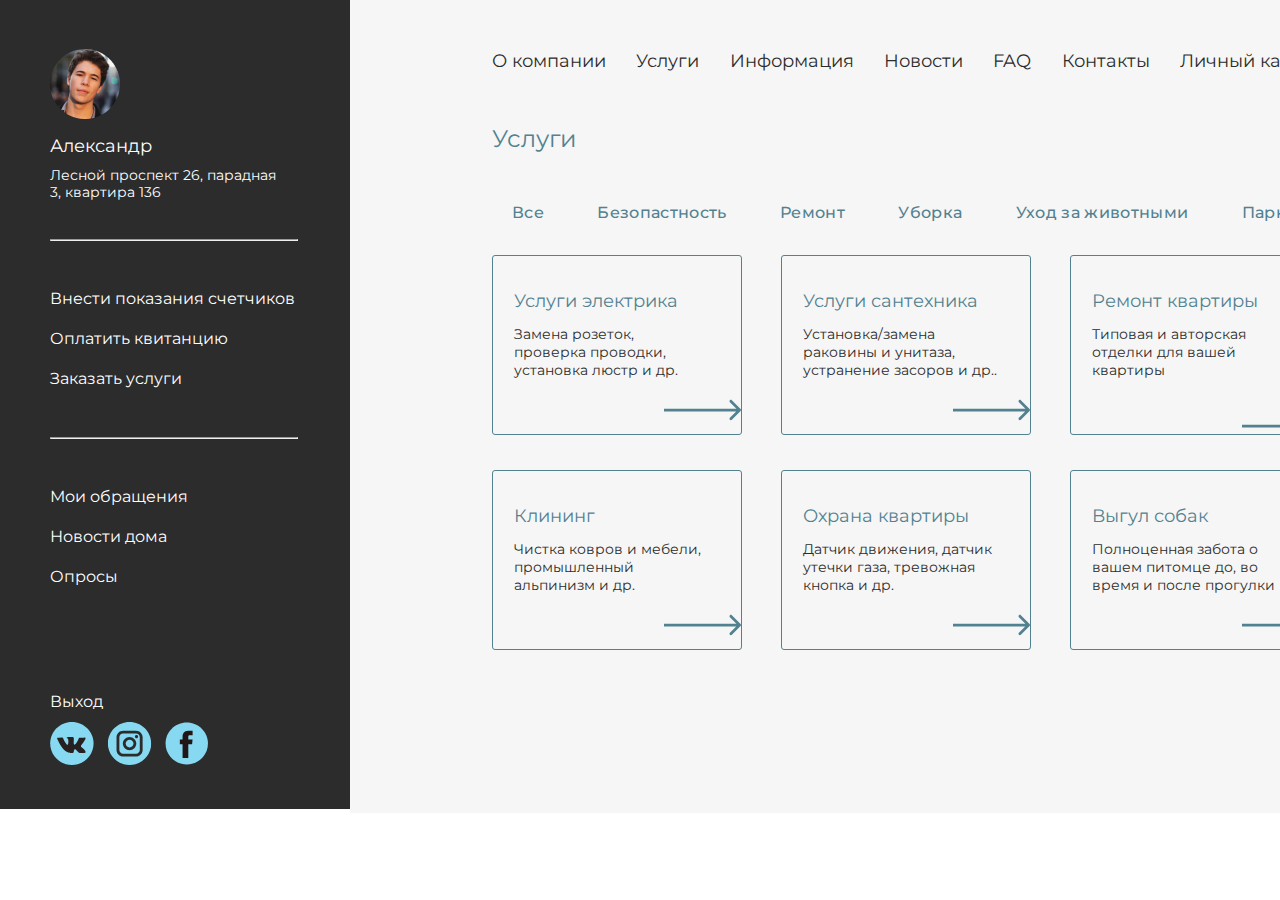
==== PersonalArea.html @ 940c4c6a "PersonalArea ready" ====
<!DOCTYPE html>
<html lang="ru">
<head>
  <meta charset="UTF-8">
  <meta name="viewport" content="width=device-width, initial-scale=1.0">
  <meta http-equiv="X-UA-Compatible" content="ie=edge">
  <title>Личный кабинет</title>
  <link href="https://fonts.googleapis.com/css?family=Montserrat&display=swap" rel="stylesheet">  
  <link rel="stylesheet" href="css/pa.css">
    <link rel="stylesheet" href="css/reset.css">
</head>
<body>
    <div class="container">
        <div class="side_panel">
            <div class="personal_info">
              <div class="foto">
                <img src="img/personal.png" alt="">
                  </div>
                <div class="name">
                  <h3>Александр</h3>
                </div>
                <div class="address">
                    <div class="address_article"><a href="http://rbc.ru/">Лесной проспект 26, парадная 3, квартира 136</a></div>
            
                </div>
            <div class="separator">
              <hr size=2px width=246px align="left">
            </div>
            <div class="services">
              <div class="article"><a href="http://rbc.ru/">Внести показания счетчиков</a></div>
              <div class="article"><a href="http://rbc.ru/">Оплатить квитанцию</a></div>
              <div class="article"><a href="http://rbc.ru/">Заказать услуги</a></div>
            </div>
            <div class="separator">
              <hr size=2px width=246px align="left">
            </div>
            <div class="services">
              <div class="article"><a href="http://rbc.ru/">Мои обращения</a></div>
              <div class="article"><a href="http://rbc.ru/">Новости дома</a></div>
              <div class="article"><a href="http://rbc.ru/">Опросы</a></div>
            </div>
            <div class="exit">
              <div class="article_exit"><a href="http://rbc.ru/">Выход</a></div>
              <div class="social_network">
                <img src="img/vk.svg" alt="">
                <img src="img/inst.svg" alt="">
                <img src="img/fb.svg" alt="">
              </div>
            </div>
            </div>
            </div>
            <div class="inner_area">
      <div class="top">
              <nav class="top_menu">
                <div class="top_article"><a href="http://rbc.ru/">О компании</a></div>
                <div class="top_article"><a href="http://rbc.ru/">Услуги</a></div>
                <div class="top_article"><a href="http://rbc.ru/">Информация</a></div>
                <div class="top_article"><a href="http://rbc.ru/">Новости</a></div>
                <div class="top_article"><a href="http://rbc.ru/">FAQ</a></div>
                <div class="top_article"><a href="http://rbc.ru/">Контакты</a></div>
                <div class="top_article"><a href="http://rbc.ru/">Личный кабинет</a></div>
              </nav>
              
                <div class="headline">Услуги</div>
                           
                <div class = "low_menu">
                  <ul>
                      <li><a href="http://rbc.ru/">Все</a></li>
                      <li><a href="http://rbc.ru/">Безопастность</a></li>
                      <li><a href="http://rbc.ru/">Ремонт</a></li>
                      <li><a href="http://rbc.ru/">Уборка</a></li>
                      <li><a href="http://rbc.ru/">Уход за животными</a></li>
                      <li><a href="http://rbc.ru/">Паркинг</a></li>
                   </ul>
              </div>
                           
              <div class="frame_container">
                <div class="frames">
                  <div class="frame"><h3 class="frame_name">Услуги электрика</h3>
                  <p class="info">Замена розеток, проверка проводки, установка люстр и др.</p>
                  <img class = "pointer" src="/img/arr.svg"> 
                  
                </div>
              
                  <div class="frame"><h3 class="frame_name">Услуги сантехника</h3>
                  <p class="info">Установка/замена раковины и унитаза, устранение засоров и др..</p>
                  <img class = "pointer" src="/img/arr.svg"> 
                  </div>
              
                  <div class="frame"><h3 class="frame_name">Ремонт квартиры</h3>
                  <p class="info">Типовая и авторская отделки для вашей квартиры</p><br>
                  <img class = "pointer" src="/img/arr.svg"> 
                  </div>
              
                  <div class="frame"><h3 class="frame_name">Клининг</h3>
                  <p class="info">Чистка ковров и мебели, промышленный альпинизм и др.</p>
                  <img class = "pointer" src="/img/arr.svg"> 
                  </div>
              
                  <div class="frame"><h3 class="frame_name">Охрана квартиры</h3>
                  <p class="info">Датчик движения, датчик утечки газа, тревожная кнопка и др.</p>
                  <img class = "pointer" src="/img/arr.svg"> 
                  </div>
              
                  <div class="frame"><h3 class="frame_name">Выгул собак</h3>
                  <p class="info">Полноценная забота о вашем питомце до, во время и после прогулки</p>
                  <img class = "pointer" src="/img/arr.svg"> 
                  </div>
                </div>
              </div>
              </div>
            </div>
               </div>
</body>
</html>
---- css/pa.css ----
.container{
    width: 100%;
    display: flex;
    font-family: 'Montserrat', sans-serif;   
    }
    
.side_panel{
        display: flex;
        min-width: 350px;
        height: 100%;
        background-color: #2C2C2C;
        padding-left: 50px;
        padding-bottom: 44px;
      }
.personal_info{
        padding-top: 49px;
    }
.name{
      font-size: 18px;
      line-height: 22px;
      padding-top: 16px;
      padding-bottom: 10px;
      color: #FFFFFF;
      }
.address{
        max-width: 240px;
      }
.address_article>a{
        text-decoration: none;
        font-size: 14px;
        line-height: 17px;
        color: #FFFFFF;
      }
.separator{
        padding-top: 30px;
        padding-bottom: 30px;
      }
.article>a{
        font-size: 16px;
        line-height: 20px;
        color: #FFFFFF;
        text-decoration: none;
        line-height:40px;
        }
.article a:hover{
         color: #87D9F1
        }

.exit{
          padding-top: 85px;
          padding-right: 90px;
          }

.article_exit>a{
            font-size: 16px;
            line-height: 20px;
            color: #FFFFFF;
            text-decoration: none;
            line-height:40px;
          }
.article_exit a:hover{
            color: #87D9F1
          }
.social_network{
            display: flex;
            justify-content: space-between;
          }
.inner_area{
  background: #F6F6F6;
         }

.top{
         padding-left: 142px;
         width: 1092px;
          height: 763px;
          }
.top_menu{
            margin-top: 50px;
            display: flex;
            justify-content:space-between;
            height: 26px;
            padding-right: 105px;
            }
.top_article>a{
              width: auto;
              text-decoration: none;
              font-size: 18px;
              line-height: 22px;
              color: #2C2C2C;
            }
.top_article a:hover{
       color: #87D9F1;
               }

.headline{
       font-size: 24px;
       line-height: 28px;
       padding-top: 49px;
       color: #528290;
          }

.low_menu {
  padding-right:105px;                
  padding-top: 42px;
  letter-spacing: 0.02em;
  font-weight: 500;
  color: #528290;
  width: 100%;
  height: 30px;
            }

.low_menu a{
  letter-spacing: 0.02em;
  font-weight: 500;
  color: #528290;
  text-decoration: none;
}            

.low_menu > ul {
   display: flex;
   justify-content: space-between;
            }

.low_menu > ul li {
   border-radius: 20px;
   color: #528290;
   padding: 10px 20px 10px 20px;
           }
 .low_menu > ul li:hover {
     background-color: #528290;
     border-radius: 20px;
     color: white;
            }

.low_menu  a:hover{
    letter-spacing: 0.02em;
    font-weight: 500;
     color: white;
     text-decoration: none;
              }            
              

.frame_container{
  width: 100%;
  display: flex;
  flex-wrap: wrap;
  padding-top: 60px;
      }
.frames{
   display: flex;
   flex-wrap: wrap;
   justify-content: space-between;
   padding-right: 122px;
             }
.frame{
   background: #F6F6F6;
   border: 1px solid #528290;
   box-sizing: border-box;
   border-radius: 3px;
   width: 250px;
   height: 180px;
   padding-top: 31px;
   padding-left: 21px;
   display: flex;
   flex-direction: column;
    margin-bottom: 35px;
        }

.frame>p{
  display: flex;
  flex-direction: column;
          }
.frame_name{
    font-size: 18px;
    line-height: 28px;
    color: #528290;
           }
.info{
 font-size: 14px;
 line-height: 18px;
 color: #2C2C2C;
 padding-top: 10px;
 padding-right: 33px;
       }            
.pointer{
 padding-left: 150px;
 padding-top: 20px;
        }
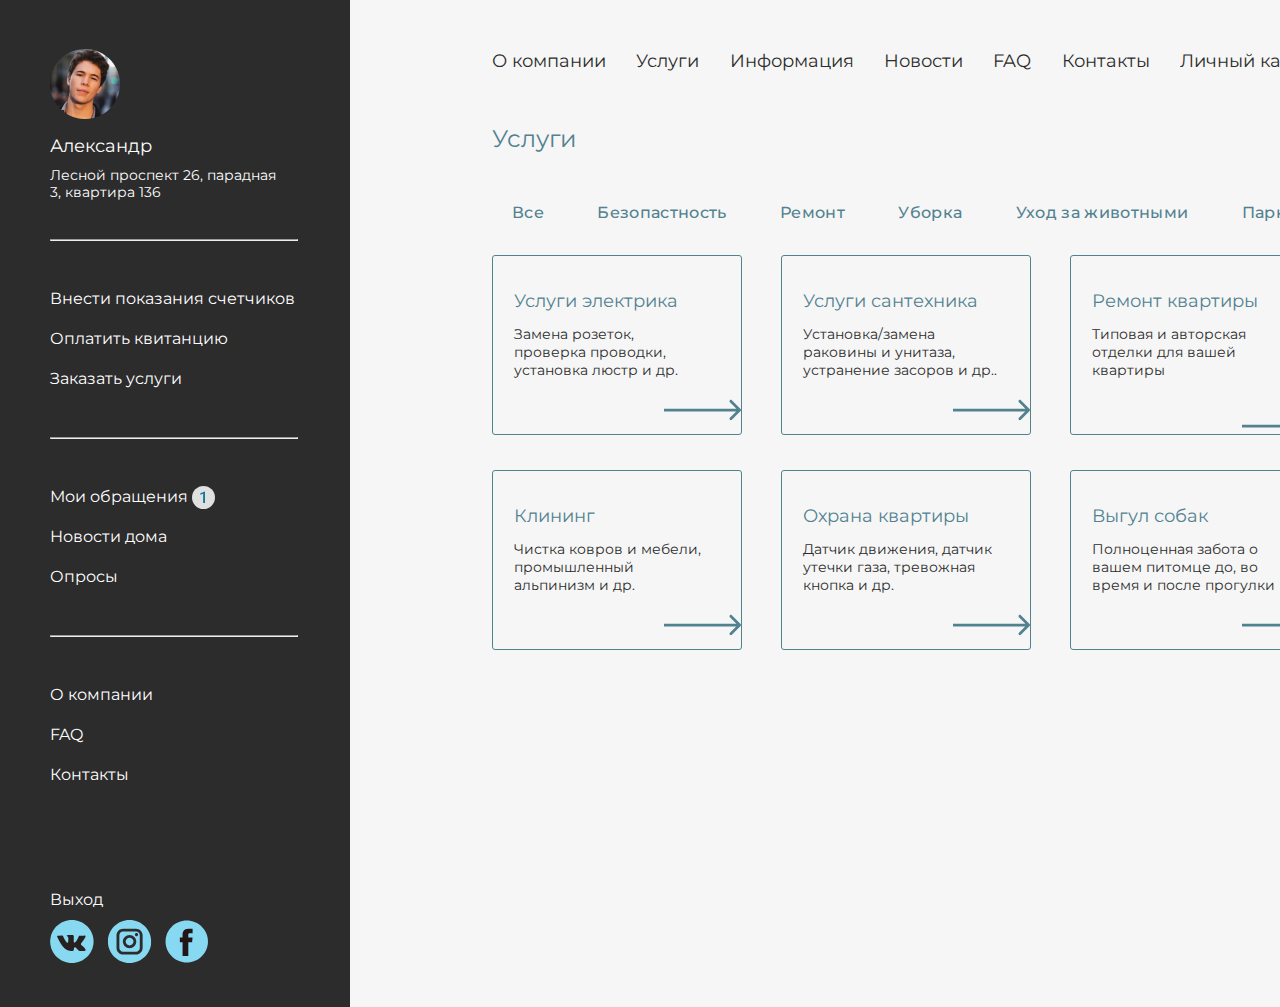
==== commit 761c4494: "slide menu is done" ====
--- a/PersonalArea.html
+++ b/PersonalArea.html
@@ -6,15 +6,15 @@
   <meta http-equiv="X-UA-Compatible" content="ie=edge">
   <title>Личный кабинет</title>
   <link href="https://fonts.googleapis.com/css?family=Montserrat&display=swap" rel="stylesheet">  
-  <link rel="stylesheet" href="css/pa.css">
-    <link rel="stylesheet" href="css/reset.css">
+  <link rel="stylesheet" href="/css/pa.css">
+    <link rel="stylesheet" href="/css/reset.css">
 </head>
 <body>
     <div class="container">
         <div class="side_panel">
             <div class="personal_info">
               <div class="foto">
-                <img src="img/personal.png" alt="">
+                <img src="/img/personal.png" alt="">
                   </div>
                 <div class="name">
                   <h3>Александр</h3>
@@ -35,10 +35,23 @@
               <hr size=2px width=246px align="left">
             </div>
             <div class="services">
-              <div class="article"><a href="http://rbc.ru/">Мои обращения</a></div>
+              <div class="article"><a href="http://rbc.ru/">Мои обращения</a>
+                <img src="/img/count.svg" alt="">
+              </div>
               <div class="article"><a href="http://rbc.ru/">Новости дома</a></div>
               <div class="article"><a href="http://rbc.ru/">Опросы</a></div>
             </div>
+
+            <div class="separator">
+              <hr size=2px width=246px align="left">
+            </div>
+
+            <div class="services_mobile">
+              <div class="article"><a href="http://rbc.ru/">О компании</a></div>
+              <div class="article"><a href="http://rbc.ru/">FAQ</a></div>
+              <div class="article"><a href="http://rbc.ru/">Контакты</a></div>
+            </div>
+
             <div class="exit">
               <div class="article_exit"><a href="http://rbc.ru/">Выход</a></div>
               <div class="social_network">
--- a/css/pa.css
+++ b/css/pa.css
@@ -12,9 +12,11 @@
         padding-left: 50px;
         padding-bottom: 44px;
       }
+
 .personal_info{
         padding-top: 49px;
     }
+
 .name{
       font-size: 18px;
       line-height: 22px;
@@ -22,26 +24,30 @@
       padding-bottom: 10px;
       color: #FFFFFF;
       }
+
 .address{
         max-width: 240px;
       }
+
 .address_article>a{
         text-decoration: none;
         font-size: 14px;
         line-height: 17px;
         color: #FFFFFF;
       }
+
 .separator{
         padding-top: 30px;
         padding-bottom: 30px;
       }
+
 .article>a{
         font-size: 16px;
-        line-height: 20px;
-        color: #FFFFFF;
+         color: #FFFFFF;
         text-decoration: none;
         line-height:40px;
         }
+
 .article a:hover{
          color: #87D9F1
         }
@@ -58,13 +64,15 @@
             text-decoration: none;
             line-height:40px;
           }
+
 .article_exit a:hover{
             color: #87D9F1
           }
 .social_network{
-            display: flex;
-            justify-content: space-between;
-          }
+      display: flex;
+      justify-content: space-between;
+          }
+
 .inner_area{
   background: #F6F6F6;
          }
@@ -74,6 +82,7 @@
          width: 1092px;
           height: 763px;
           }
+
 .top_menu{
             margin-top: 50px;
             display: flex;
@@ -81,6 +90,7 @@
             height: 26px;
             padding-right: 105px;
             }
+
 .top_article>a{
               width: auto;
               text-decoration: none;
@@ -88,8 +98,9 @@
               line-height: 22px;
               color: #2C2C2C;
             }
+
 .top_article a:hover{
-       color: #87D9F1;
+       color:#87D9F1;
                }
 
 .headline{
@@ -102,44 +113,39 @@
 .low_menu {
   padding-right:105px;                
   padding-top: 42px;
-  letter-spacing: 0.02em;
-  font-weight: 500;
-  color: #528290;
   width: 100%;
   height: 30px;
-            }
+        }
 
 .low_menu a{
   letter-spacing: 0.02em;
   font-weight: 500;
   color: #528290;
   text-decoration: none;
-}            
+  }            
 
 .low_menu > ul {
    display: flex;
    justify-content: space-between;
             }
 
-.low_menu > ul li {
+.low_menu li {
    border-radius: 20px;
-   color: #528290;
    padding: 10px 20px 10px 20px;
            }
- .low_menu > ul li:hover {
-     background-color: #528290;
-     border-radius: 20px;
-     color: white;
-            }
-
-.low_menu  a:hover{
-    letter-spacing: 0.02em;
-    font-weight: 500;
+
+.low_menu > ul li:hover {
+  background-color: #528290;
+  border-radius: 20px;
+        }
+
+.low_menu a:hover{
+     letter-spacing: 0.02em;
+     font-weight: 500;
      color: white;
      text-decoration: none;
-              }            
-              
-
+              }  
+           
 .frame_container{
   width: 100%;
   display: flex;
@@ -186,4 +192,28 @@
  padding-left: 150px;
  padding-top: 20px;
         }
-    +
+ 
+
+@media (max-width: 992px){
+  .inner_area{
+    display: none;
+  }
+
+ .side_panel{
+    width:100%;
+    justify-content: center;
+  }
+
+.services_mobile{
+  display: block;
+}
+
+.foto{
+  padding-left: 70px;
+  padding-bottom: 30px;    
+}
+
+
+}
+
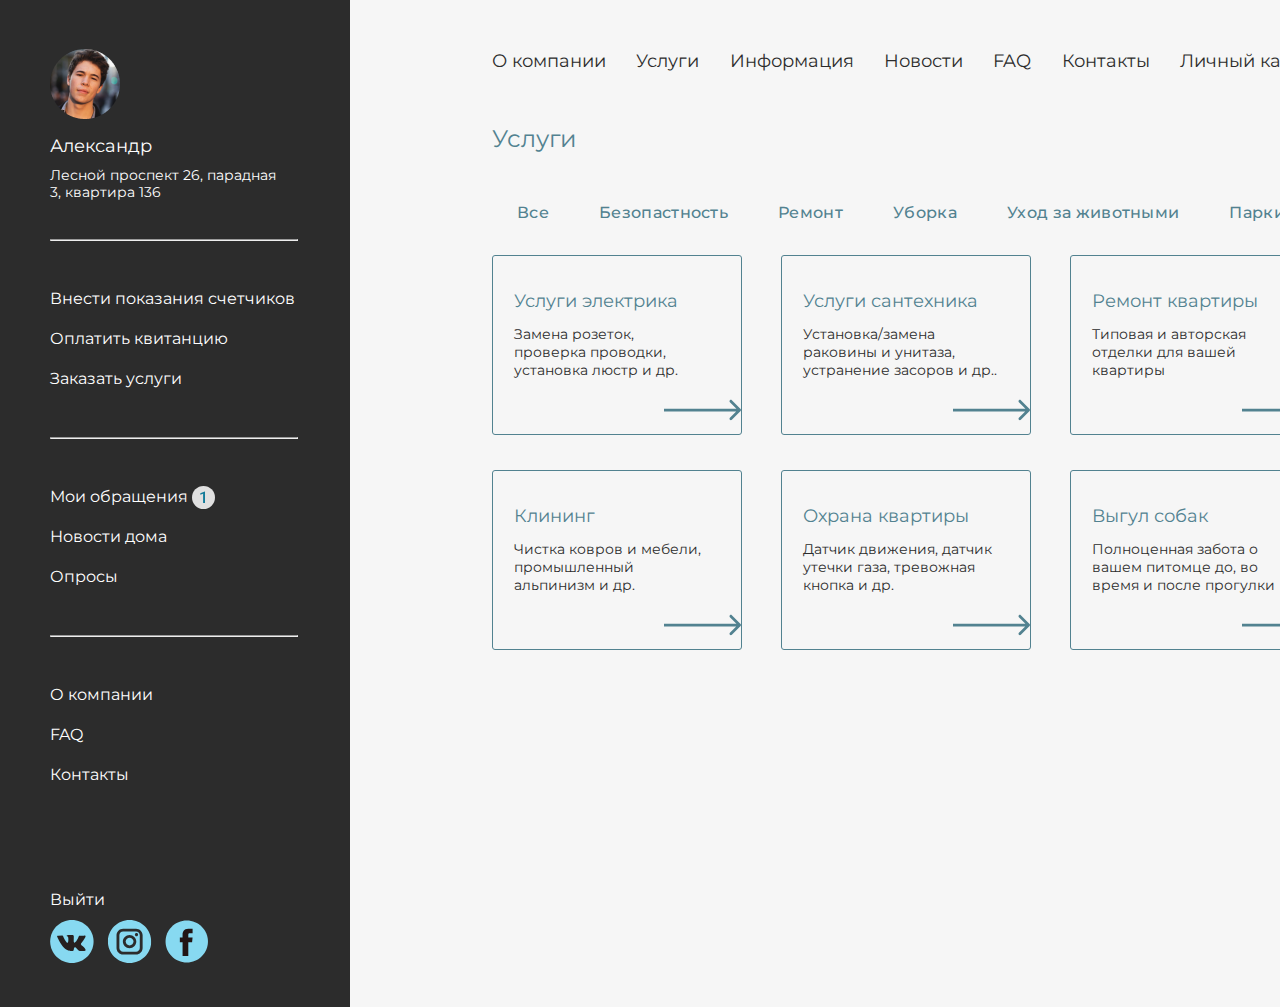
==== commit c0f63960: "mobile" ====
--- a/PersonalArea.html
+++ b/PersonalArea.html
@@ -53,7 +53,7 @@
             </div>
 
             <div class="exit">
-              <div class="article_exit"><a href="http://rbc.ru/">Выход</a></div>
+              <div class="article_exit"><a href="http://rbc.ru/">Выйти</a></div>
               <div class="social_network">
                 <img src="img/vk.svg" alt="">
                 <img src="img/inst.svg" alt="">
@@ -101,7 +101,7 @@
                   </div>
               
                   <div class="frame"><h3 class="frame_name">Ремонт квартиры</h3>
-                  <p class="info">Типовая и авторская отделки для вашей квартиры</p><br>
+                  <p class="info">Типовая и авторская отделки для вашей квартиры</p>
                   <img class = "pointer" src="/img/arr.svg"> 
                   </div>
               
--- a/css/pa.css
+++ b/css/pa.css
@@ -1,219 +1,236 @@
 .container{
-    width: 100%;
-    display: flex;
-    font-family: 'Montserrat', sans-serif;   
-    }
-    
-.side_panel{
-        display: flex;
-        min-width: 350px;
-        height: 100%;
-        background-color: #2C2C2C;
-        padding-left: 50px;
-        padding-bottom: 44px;
-      }
-
-.personal_info{
-        padding-top: 49px;
-    }
-
-.name{
-      font-size: 18px;
-      line-height: 22px;
-      padding-top: 16px;
-      padding-bottom: 10px;
-      color: #FFFFFF;
-      }
-
-.address{
-        max-width: 240px;
-      }
-
-.address_article>a{
-        text-decoration: none;
-        font-size: 14px;
-        line-height: 17px;
-        color: #FFFFFF;
-      }
-
-.separator{
-        padding-top: 30px;
-        padding-bottom: 30px;
-      }
-
-.article>a{
-        font-size: 16px;
-         color: #FFFFFF;
-        text-decoration: none;
-        line-height:40px;
-        }
-
-.article a:hover{
-         color: #87D9F1
-        }
-
-.exit{
-          padding-top: 85px;
-          padding-right: 90px;
-          }
-
-.article_exit>a{
-            font-size: 16px;
-            line-height: 20px;
-            color: #FFFFFF;
-            text-decoration: none;
-            line-height:40px;
-          }
-
-.article_exit a:hover{
-            color: #87D9F1
-          }
-.social_network{
-      display: flex;
-      justify-content: space-between;
-          }
-
-.inner_area{
-  background: #F6F6F6;
-         }
-
-.top{
-         padding-left: 142px;
-         width: 1092px;
-          height: 763px;
-          }
-
-.top_menu{
-            margin-top: 50px;
-            display: flex;
-            justify-content:space-between;
-            height: 26px;
-            padding-right: 105px;
-            }
-
-.top_article>a{
-              width: auto;
-              text-decoration: none;
-              font-size: 18px;
-              line-height: 22px;
-              color: #2C2C2C;
-            }
-
-.top_article a:hover{
-       color:#87D9F1;
-               }
-
-.headline{
-       font-size: 24px;
-       line-height: 28px;
-       padding-top: 49px;
-       color: #528290;
-          }
-
-.low_menu {
-  padding-right:105px;                
-  padding-top: 42px;
-  width: 100%;
-  height: 30px;
-        }
-
-.low_menu a{
-  letter-spacing: 0.02em;
-  font-weight: 500;
-  color: #528290;
-  text-decoration: none;
-  }            
-
-.low_menu > ul {
-   display: flex;
-   justify-content: space-between;
-            }
-
-.low_menu li {
-   border-radius: 20px;
-   padding: 10px 20px 10px 20px;
-           }
-
-.low_menu > ul li:hover {
-  background-color: #528290;
-  border-radius: 20px;
-        }
-
-.low_menu a:hover{
-     letter-spacing: 0.02em;
-     font-weight: 500;
-     color: white;
-     text-decoration: none;
-              }  
-           
-.frame_container{
   width: 100%;
   display: flex;
-  flex-wrap: wrap;
-  padding-top: 60px;
-      }
+  font-family: 'Montserrat', sans-serif;   
+  }
+  
+.side_panel{
+      display: flex;
+      min-width: 350px;
+      height: 100%;
+      background-color: #2C2C2C;
+      padding-left: 50px;
+      padding-bottom: 44px;
+    }
+
+.personal_info{
+      padding-top: 49px;
+  }
+
+.name{
+    font-size: 18px;
+    line-height: 22px;
+    padding-top: 16px;
+    padding-bottom: 10px;
+    color: #FFFFFF;
+    }
+
+.address{
+      max-width: 240px;
+    }
+
+.address_article>a{
+      text-decoration: none;
+      font-size: 14px;
+      line-height: 17px;
+      color: #FFFFFF;
+    }
+
+.separator{
+      padding-top: 30px;
+      padding-bottom: 30px;
+    }
+
+.article>a{
+      font-size: 16px;
+       color: #FFFFFF;
+      text-decoration: none;
+      line-height:40px;
+      }
+
+.article a:hover{
+       color: #87D9F1
+      }
+
+.exit{
+        padding-top: 85px;
+        padding-right: 90px;
+        }
+
+.article_exit>a{
+          font-size: 16px;
+          line-height: 20px;
+          color: #FFFFFF;
+          text-decoration: none;
+          line-height:40px;
+        }
+
+.article_exit a:hover{
+          color: #87D9F1
+        }
+.social_network{
+    display: flex;
+    justify-content: space-between;
+        }
+
+.inner_area{
+  display: flex;
+  background: #F6F6F6;
+       }
+
+.top{
+      padding-left: 142px;
+      width: 1092px;
+      height: 763px;
+        }
+
+.top_menu{
+          margin-top: 50px;
+          display: flex;
+          justify-content:space-between;
+          height: 26px;
+          padding-right: 105px;
+          }
+
+.top_article>a{
+            width: auto;
+            text-decoration: none;
+            font-size: 18px;
+            line-height: 22px;
+            color: #2C2C2C;
+          }
+
+.top_article a:hover{
+     color:#87D9F1;
+             }
+
+.headline{
+     font-size: 24px;
+     line-height: 28px;
+     padding-top: 49px;
+     color: #528290;
+        }
+
+.low_menu {
+  display: flex;
+padding-right:105px;                
+padding-top: 42px;
+width: 100%;
+height: 30px;
+      }
+
+.low_menu a{
+padding-top: 8px;
+padding-bottom:8px;
+padding-left: 5px;
+padding-right: 5px;
+letter-spacing: 0.02em;
+font-weight: 500;
+color: #528290;
+text-decoration: none;
+}            
+
+.low_menu > ul {
+ display: flex;
+ justify-content: space-between;
+          }
+
+.low_menu li {
+ border-radius: 20px;
+ padding: 10px 20px 10px 20px;
+         }
+
+.low_menu > ul li a:hover {
+background-color: #528290;
+border-radius: 20px;
+color: white;
+        }
+
+.frame_container{
+width: 100%;
+display: flex;
+padding-top: 60px;
+    }
+
 .frames{
-   display: flex;
-   flex-wrap: wrap;
-   justify-content: space-between;
-   padding-right: 122px;
-             }
+ display: flex;
+ flex-wrap: wrap;
+ justify-content: space-between;
+ padding-right: 122px;
+           }
+
 .frame{
-   background: #F6F6F6;
-   border: 1px solid #528290;
-   box-sizing: border-box;
-   border-radius: 3px;
-   width: 250px;
-   height: 180px;
-   padding-top: 31px;
-   padding-left: 21px;
-   display: flex;
-   flex-direction: column;
-    margin-bottom: 35px;
-        }
-
-.frame>p{
-  display: flex;
+  display: block;
+ background: #F6F6F6;
+ border: 1px solid #528290;
+ box-sizing: border-box;
+ border-radius: 3px;
+ width: 250px;
+ height: 180px;
+ padding-top: 31px;
+ padding-left: 21px;
+ display: flex;
+ flex-direction: column;
+ margin-bottom: 35px;
+      }
+
+.frame_name{
+  font-size: 18px;
+  line-height: 28px;
+  color: #528290;
+         }
+
+.info{
+font-size: 14px;
+line-height: 18px;
+color: #2C2C2C;
+padding-top: 10px;
+padding-right: 33px;
+     }  
+
+.pointer{
+padding-left: 150px;
+padding-top: 20px;
+      }
+
+
+@media (max-width: 992px){
+
+.inner_area{
+  width:100%;
+  height: 100%;
+  justify-content: center; 
+}
+
+.top{
+  display: block;
+  width:100%;
+  height: 100%;
+  }
+
+.side_panel{
+  display: none;
+ }
+
+.frames{
   flex-direction: column;
-          }
-.frame_name{
-    font-size: 18px;
-    line-height: 28px;
-    color: #528290;
-           }
-.info{
- font-size: 14px;
- line-height: 18px;
- color: #2C2C2C;
- padding-top: 10px;
- padding-right: 33px;
-       }            
-.pointer{
- padding-left: 150px;
- padding-top: 20px;
-        }
-
- 
-
-@media (max-width: 992px){
-  .inner_area{
-    display: none;
-  }
-
- .side_panel{
-    width:100%;
-    justify-content: center;
-  }
-
-.services_mobile{
-  display: block;
-}
-
-.foto{
-  padding-left: 70px;
-  padding-bottom: 30px;    
-}
-
-
-}
-
+}
+
+.top_menu{
+  height:100%;
+  flex-direction: column;
+}
+
+.top_article{
+  padding-top:20px;
+}
+
+.low_menu{
+  height:100%;
+  }
+
+  .low_menu > ul {
+    flex-direction: column;
+  }
+
+}
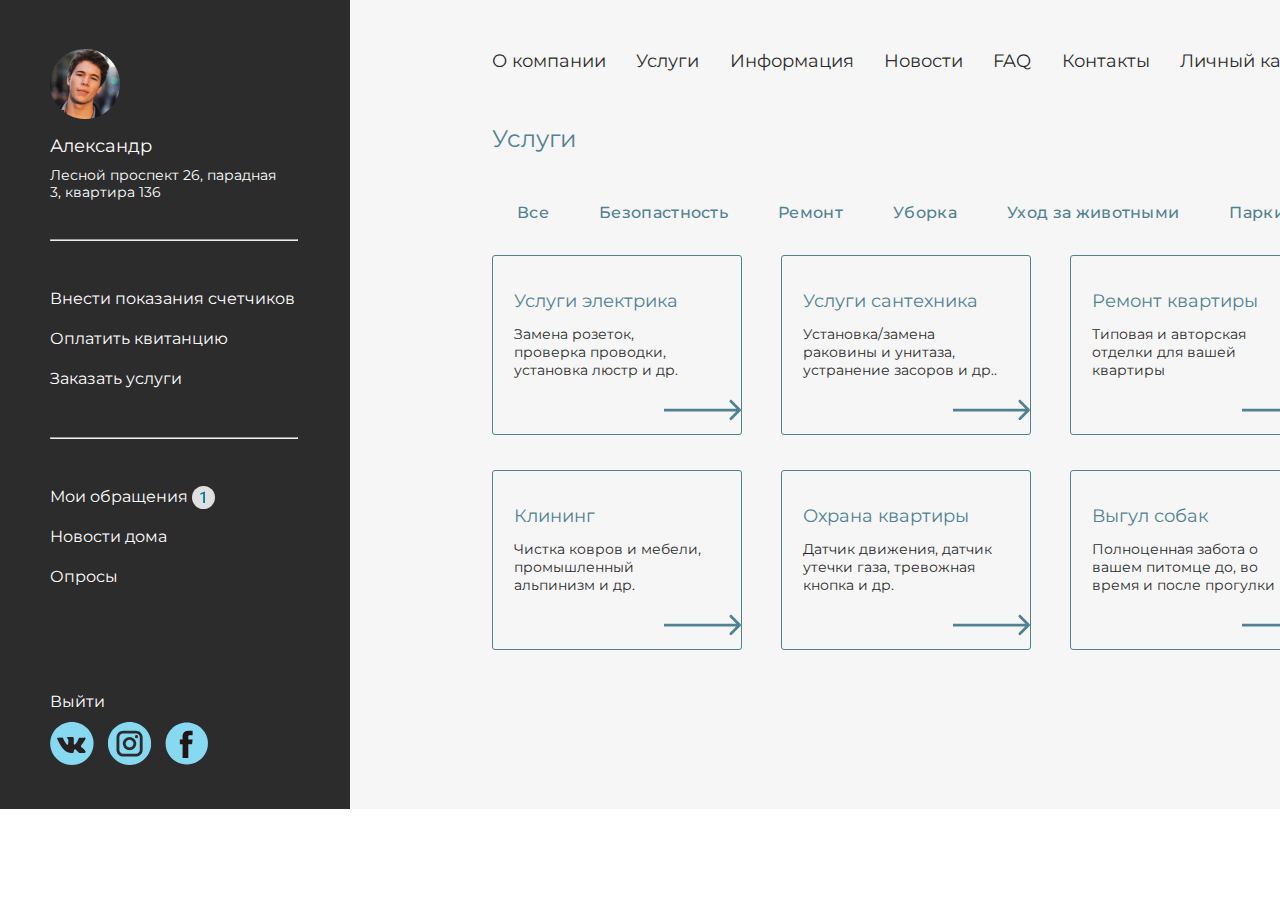
==== commit 5330f69d: "PA is done" ====
--- a/PersonalArea.html
+++ b/PersonalArea.html
@@ -8,6 +8,23 @@
   <link href="https://fonts.googleapis.com/css?family=Montserrat&display=swap" rel="stylesheet">  
   <link rel="stylesheet" href="/css/pa.css">
     <link rel="stylesheet" href="/css/reset.css">
+    <style>
+
+#mob{
+            display: block;
+            justify-content: center;
+            position: absolute;
+            width: 350px;
+            height: 870px;
+            left: -350px;
+            background-color: #2C2C2C;
+            padding-left: 50px;
+            -webkit-transition: left 0.3s;
+            -moz-transition: left 0.3s;
+            -o-transition: top 1s ease-out 0.3s;
+            transition: left 1s ease-out 0.3s;  
+           }
+</style>
 </head>
 <body>
     <div class="container">
@@ -42,17 +59,7 @@
               <div class="article"><a href="http://rbc.ru/">Опросы</a></div>
             </div>
 
-            <div class="separator">
-              <hr size=2px width=246px align="left">
-            </div>
-
-            <div class="services_mobile">
-              <div class="article"><a href="http://rbc.ru/">О компании</a></div>
-              <div class="article"><a href="http://rbc.ru/">FAQ</a></div>
-              <div class="article"><a href="http://rbc.ru/">Контакты</a></div>
-            </div>
-
-            <div class="exit">
+             <div class="exit">
               <div class="article_exit"><a href="http://rbc.ru/">Выйти</a></div>
               <div class="social_network">
                 <img src="img/vk.svg" alt="">
@@ -62,8 +69,64 @@
             </div>
             </div>
             </div>
+
             <div class="inner_area">
       <div class="top">
+         
+          <div id="mob" class="side_panel_mobile">
+            <div id="burg2" class="burger2" >	
+                  <span></span>
+                  <span></span>
+                  <span></span>
+                </div>
+              <div class="personal_info">
+                <div class="foto">
+                  <img src="/img/personal.png" alt="">
+                    </div>
+                  <div class="name">
+                    <h3>Александр</h3>
+                  </div>
+                  <div class="address">
+                      <div class="address_article"><a href="http://rbc.ru/">Лесной проспект 26, парадная 3, квартира 136</a></div>
+              
+                  </div>
+              <div class="separator">
+                <hr size=2px width=246px align="left">
+              </div>
+              <div class="services">
+                <div class="article"><a href="http://rbc.ru/">Внести показания счетчиков</a></div>
+                <div class="article"><a href="http://rbc.ru/">Оплатить квитанцию</a></div>
+                <div class="article"><a href="http://rbc.ru/">Заказать услуги</a></div>
+              </div>
+              <div class="separator">
+                <hr size=2px width=246px align="left">
+              </div>
+              <div class="services">
+                <div class="article"><a href="http://rbc.ru/">Мои обращения</a>
+                  <img src="/img/count.svg" alt="">
+                </div>
+                <div class="article"><a href="http://rbc.ru/">Новости дома</a></div>
+                <div class="article"><a href="http://rbc.ru/">Опросы</a></div>
+              </div>
+                
+              <div class="exit">
+                <div class="article_exit"><a href="http://rbc.ru/">Выйти</a></div>
+                <div class="social_network">
+                  <img src="img/vk.svg" alt="">
+                  <img src="img/inst.svg" alt="">
+                  <img src="img/fb.svg" alt="">
+                </div>
+              </div>
+              </div>
+              </div>
+
+               <div id="burg" class="burger" >	
+                        <span></span>
+                        <span></span>
+                        <span></span>
+                      </div>
+                      <div class="slide_name">Личный кабинет</div>
+                      <img id="person_sl" src="/img/person.png" alt="">   
               <nav class="top_menu">
                 <div class="top_article"><a href="http://rbc.ru/">О компании</a></div>
                 <div class="top_article"><a href="http://rbc.ru/">Услуги</a></div>
@@ -124,5 +187,6 @@
               </div>
             </div>
                </div>
+<script src="js/PA_burger.js"></script>
 </body>
 </html>
--- a/css/pa.css
+++ b/css/pa.css
@@ -193,8 +193,15 @@
 padding-top: 20px;
       }
 
-
-@media (max-width: 992px){
+#person_sl{
+display: none;
+}
+
+.slide_name{
+  display: none;
+}
+
+@media (max-width: 800px){
 
 .inner_area{
   width:100%;
@@ -212,13 +219,76 @@
   display: none;
  }
 
+ .burger {
+  display: inline-block;
+  margin-left: -100px;
+  margin-top: 20px;
+} 
+
+.burger:hover{
+cursor: pointer;
+}
+
+.burger > span {
+   width: 32px;
+   border: 1.5px solid #2c2c2c;
+   border-radius: 2px;
+   background-color: #2c2c2c;
+   display: block;
+   margin-bottom: 9px; 
+}
+
+.slide_name {
+  display:inline-block;
+  position: absolute;
+  padding-left: 30px;
+  padding-top:25px;
+  height: 25px;
+  color: #2c2c2c;
+  display: inline-block;
+  font-size: 1.3rem;
+  text-transform: uppercase;
+              }
+
+
+#person_sl{
+  display: block;
+  height: 35px;
+  padding-left:40px;
+  margin-top:10px;
+   margin-right:10px;
+  float: right;}
+
+.burger2 {
+  display: inline-block;
+  margin-top:10px;
+  margin-left: -40px;
+  padding-right: 10px;   
+} 
+
+.burger2:hover{
+  cursor: pointer;
+  }
+
+.burger2 > span {
+   width: 32px;
+   border: 1.5px solid #fff;
+   border-radius: 2px;
+   background-color: #fff;
+   display: block;
+   margin-top: 9px; 
+
+}
+
 .frames{
+  padding-left: 10%;
   flex-direction: column;
 }
 
 .top_menu{
   height:100%;
   flex-direction: column;
+  padding-left: 20%;
 }
 
 .top_article{
@@ -227,10 +297,30 @@
 
 .low_menu{
   height:100%;
+  width: 100%;
+  padding-left: 17%;
   }
 
   .low_menu > ul {
     flex-direction: column;
   }
 
-}
+.headline{
+  padding-left: 20%;
+}
+
+}
+
+@media (max-width: 600px){
+
+.low_menu{
+    padding-left: 12%;
+    width: 100%;
+    }
+ 
+    .frames{
+      padding-left: 0%;
+      flex-direction: column;
+    }
+
+}